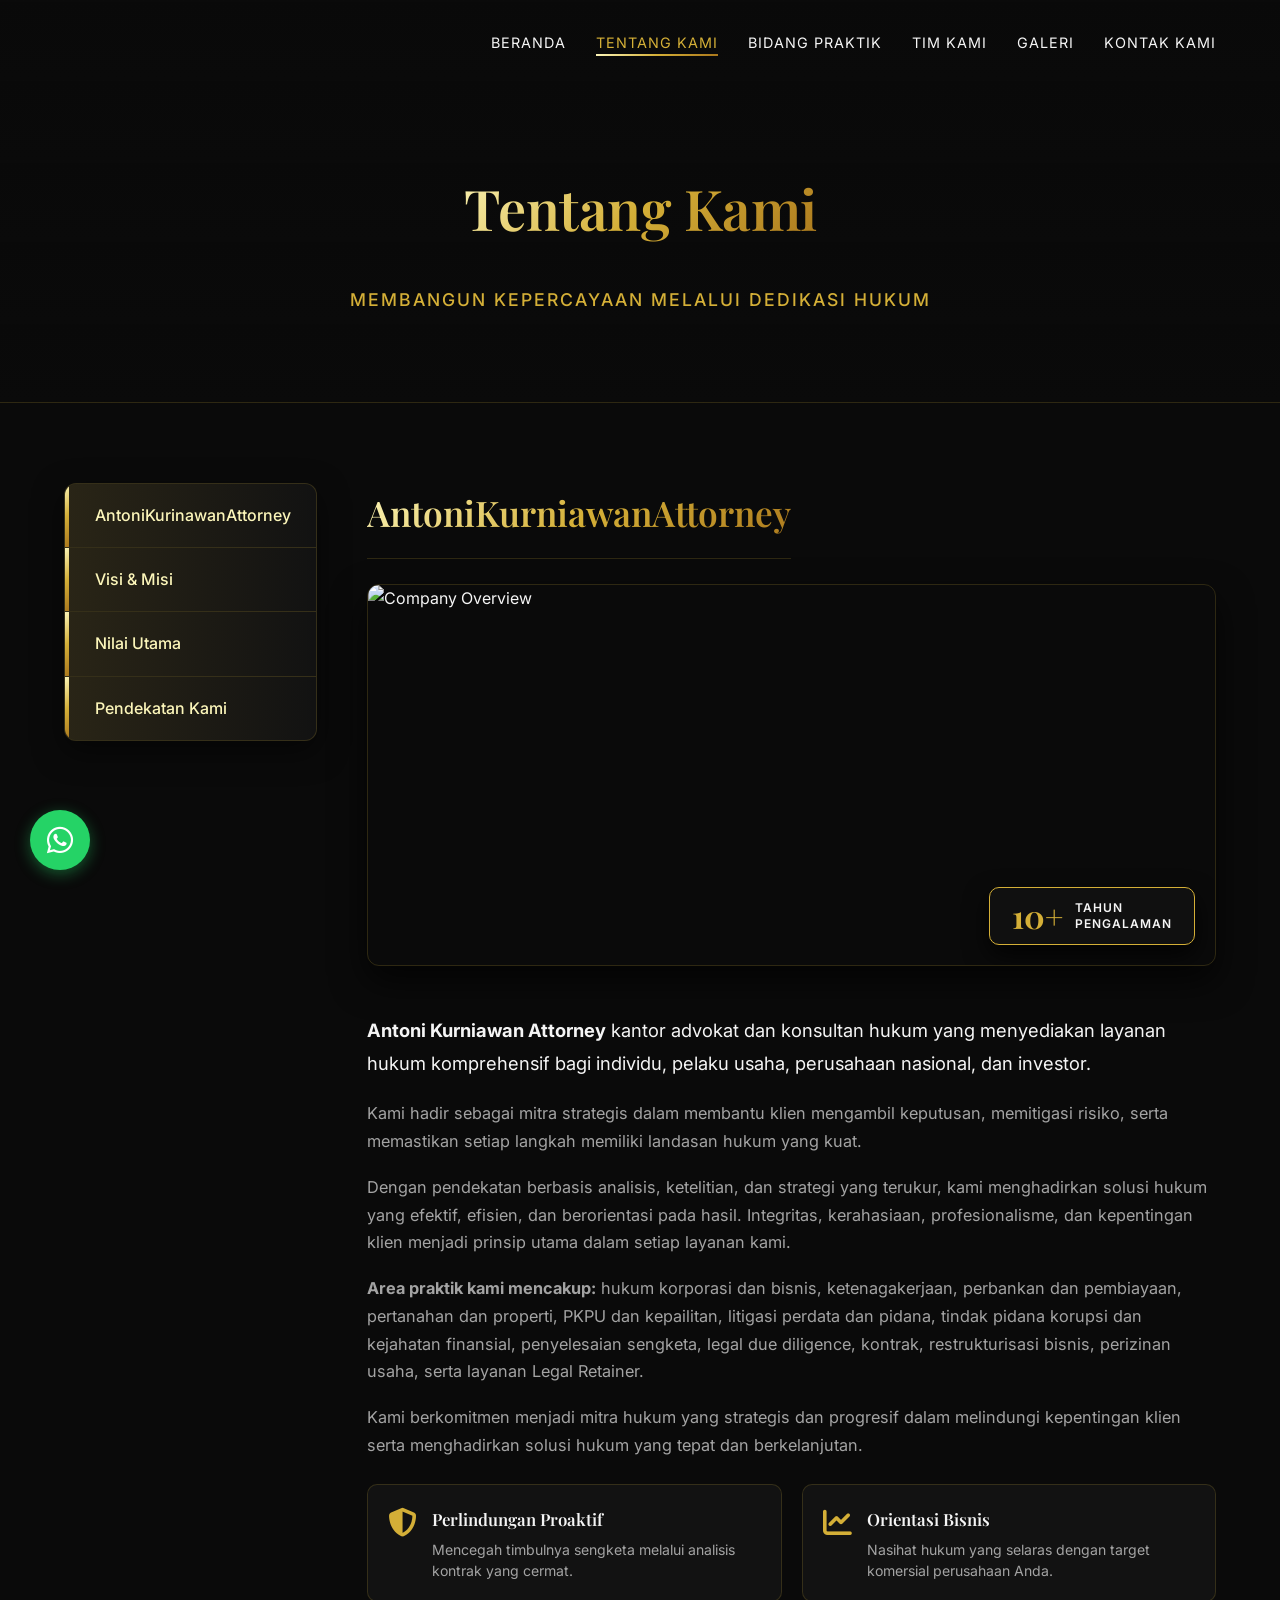
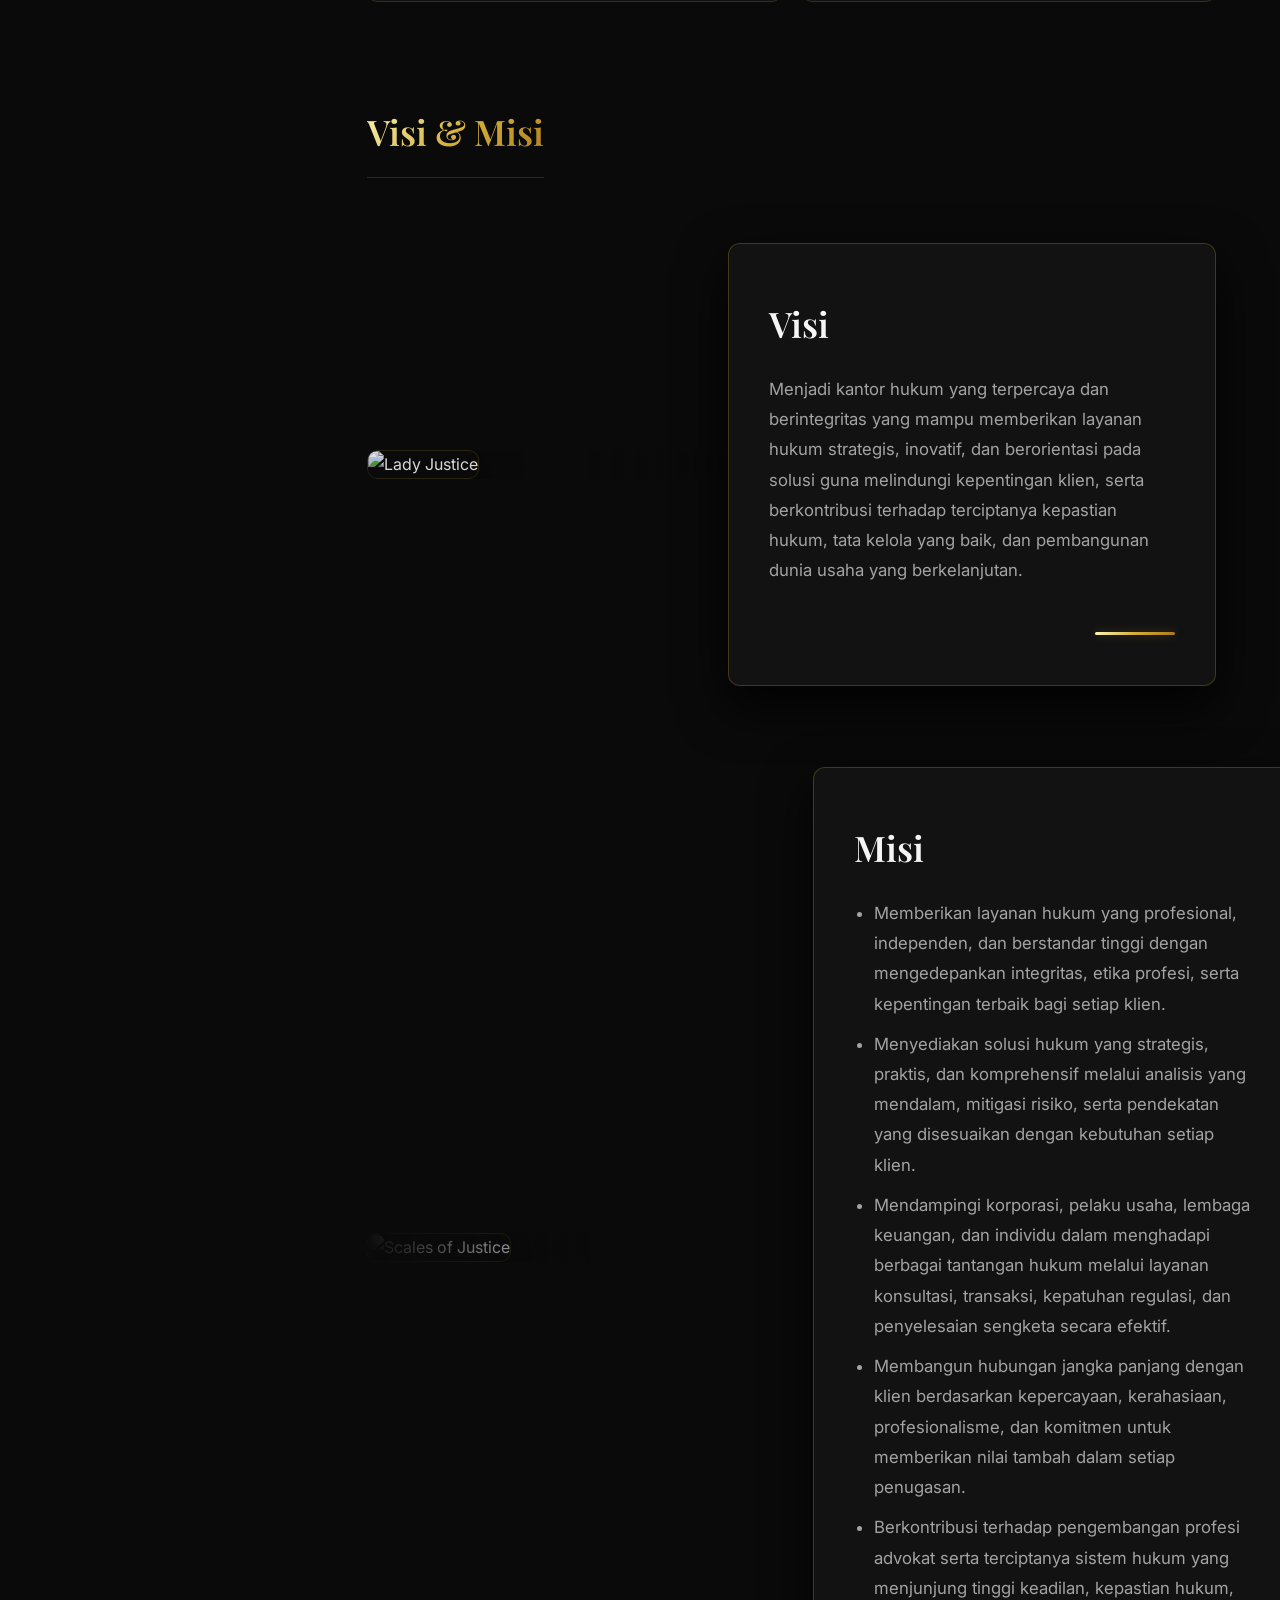
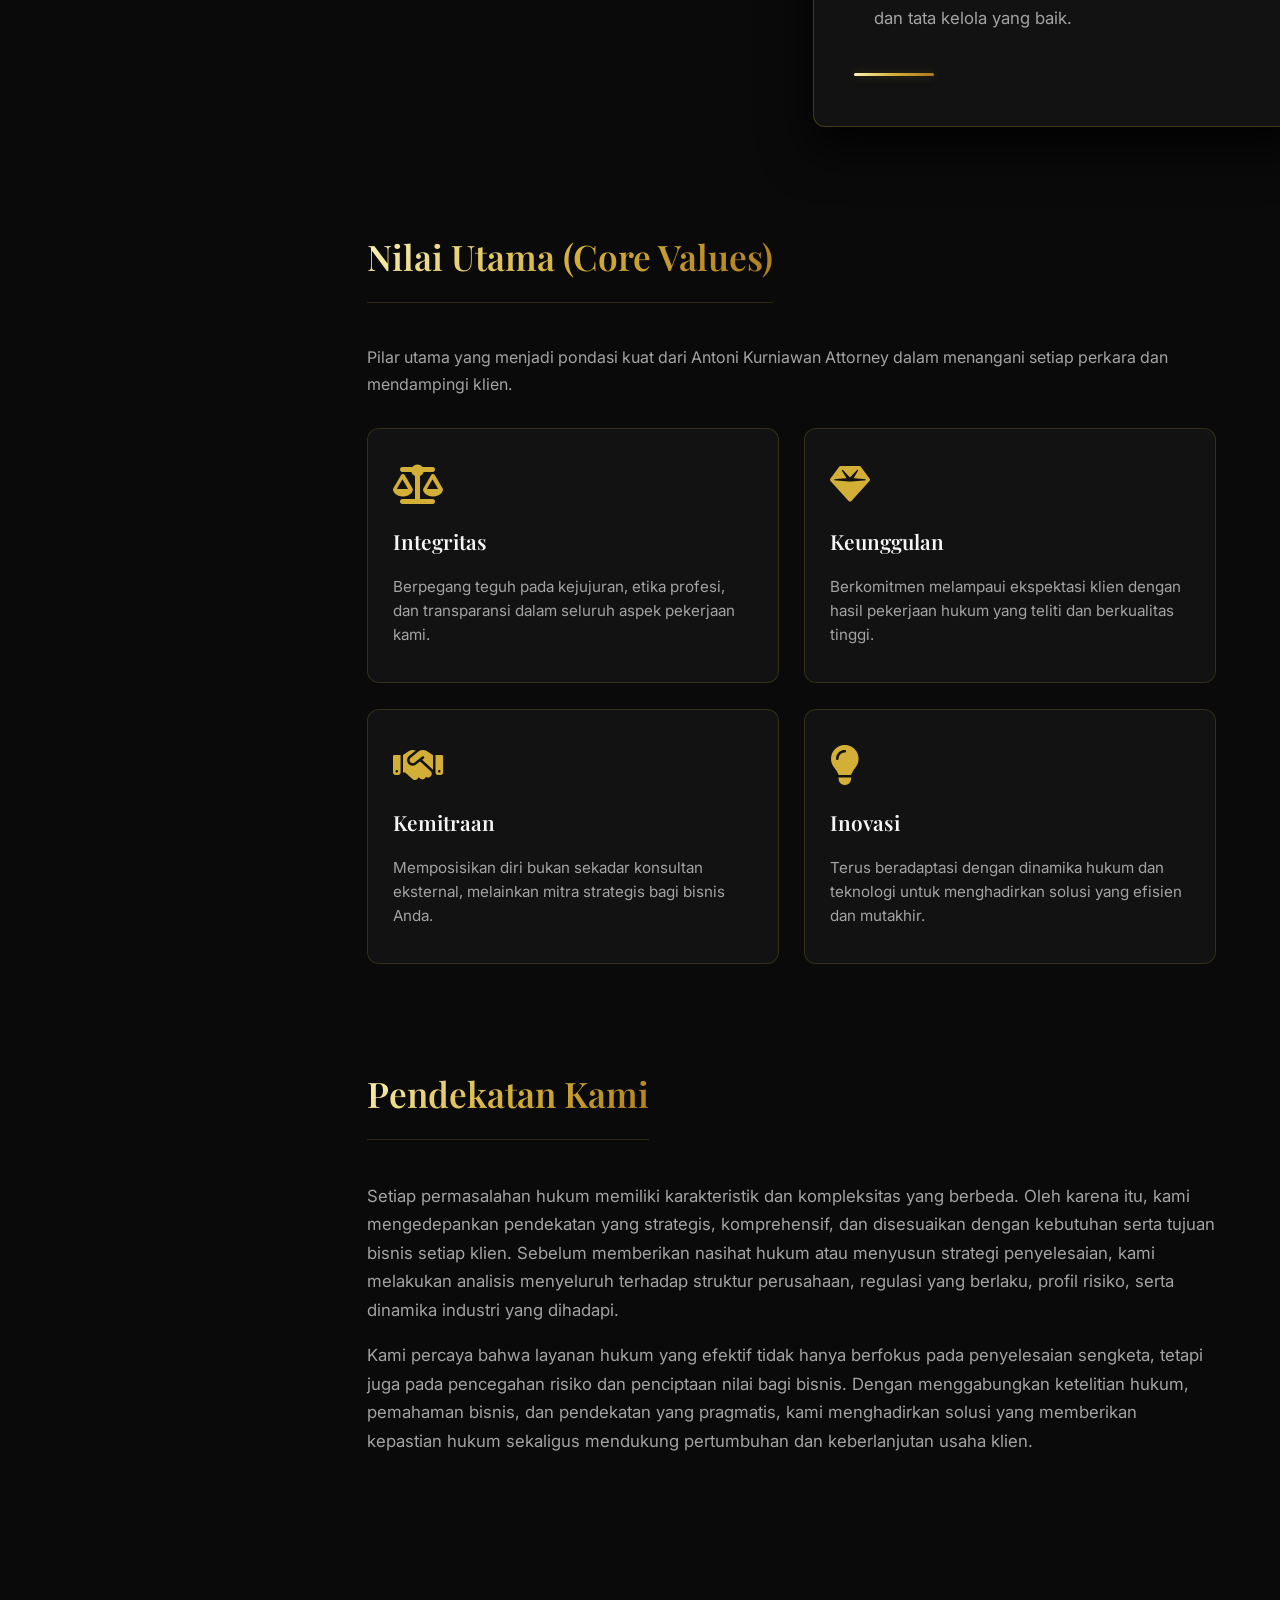
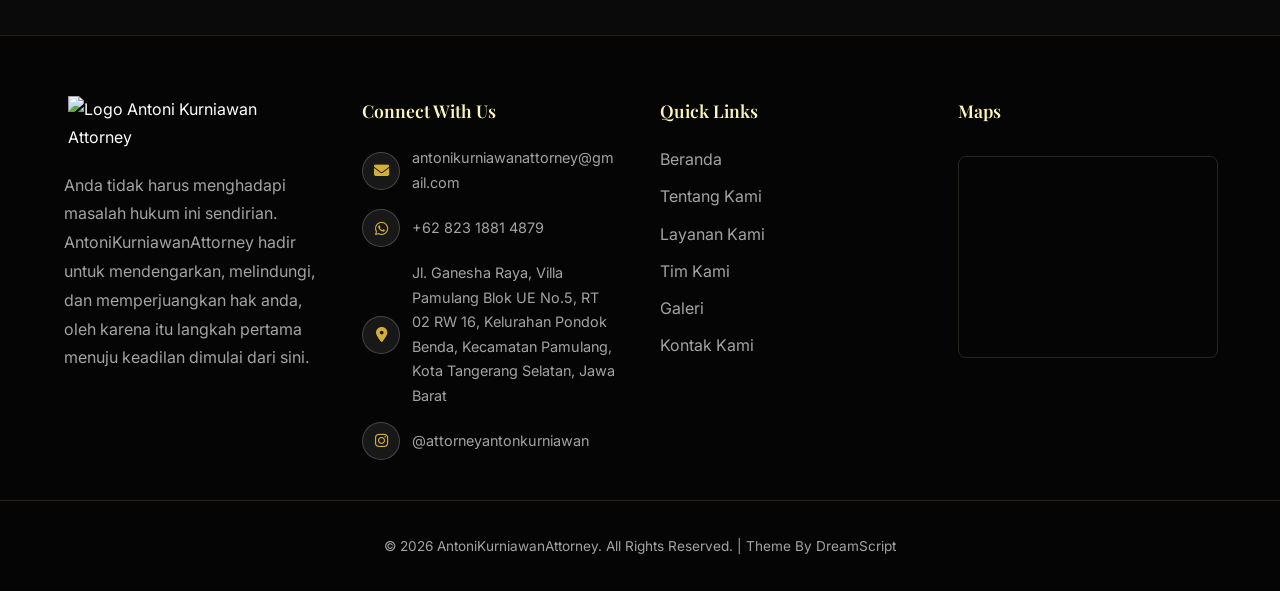
==== about.html @ 5de480d8 "Add files via upload" ====
<!DOCTYPE html>
<html lang="id">

<head>
    <meta charset="UTF-8">
    <meta name="viewport" content="width=device-width, initial-scale=1.0">
    <meta name="description" content="Tentang Kami - Antoni Kurniawan Attorney">
    <title>Tentang Kami | Antoni Kurniawan Attorney</title>
    <link rel="icon" type="image/png" href="assets/image/Logo2.jpeg">
    <!-- Google Fonts & FontAwesome -->
    <link href="https://fonts.googleapis.com/css2?family=Playfair+Display:ital,wght@0,400;0,600;0,700;1,400&family=Inter:wght@300;400;500;600;700&display=swap" rel="stylesheet">
    <link rel="stylesheet" href="https://cdnjs.cloudflare.com/ajax/libs/font-awesome/6.4.0/css/all.min.css">

    <style>
        /* =========================================
           1. TEMA WARNA: PREMIUM DARK & GOLD
           ========================================= */
        
         :root {
            --bg-dark: #0a0a0a;
            --bg-card: #121212;
            --bg-card-hover: #181818;
            --text-light: #f5f5f5;
            --text-muted: #a3a3a3;
            --gold-light: #fcf6ba;
            --gold-main: #d4af37;
            --gold-dark: #aa771c;
            --gold-gradient: linear-gradient(135deg, #fcf6ba 0%, #d4af37 50%, #aa771c 100%);
            --border-color: rgba(212, 175, 55, 0.18);
            --gold-glow: rgba(212, 175, 55, 0.25);
        }
        
        html {
            scroll-behavior: smooth;
        }
        
        body {
            background-color: var(--bg-dark);
            color: var(--text-light);
            font-family: 'Inter', sans-serif;
            margin: 0;
            padding: 0;
            line-height: 1.7;
            overflow-x: hidden;
        }
        
        h1,
        h2,
        h3,
        h4 {
            font-family: 'Playfair Display', serif;
            font-weight: 600;
            margin-top: 0;
        }
        
        .gradient-text {
            background: var(--gold-gradient);
            -webkit-background-clip: text;
            -webkit-text-fill-color: transparent;
            display: inline-block;
        }
        
        .container {
            width: 90%;
            max-width: 1200px;
            margin: 0 auto;
        }
        
        .mt-3 {
            margin-top: 30px;
        }
        /* =========================================
           2. NAVBAR & LOGO STYLES (DITERAPKAN DARI HEADER BARU)
           ========================================= */
        
        .navbar {
            background-color: transparent;
            border-bottom: 1px solid transparent;
            height: 85px;
            position: fixed;
            top: 0;
            left: 0;
            width: 100%;
            z-index: 1000;
            transition: background-color 0.4s ease, border-color 0.4s ease, box-shadow 0.4s ease;
            display: flex;
            align-items: center;
        }
        
        .navbar.scrolled {
            background-color: var(--bg-dark);
            border-bottom: 1px solid var(--border-color);
            height: 85px;
            backdrop-filter: blur(12px);
            box-shadow: 0 10px 30px rgba(0, 0, 0, 0.8);
        }
        
        .nav-container {
            display: flex;
            justify-content: space-between;
            align-items: center;
            width: 90%;
            max-width: 1200px;
            margin: 0 auto;
            height: 100%;
            position: relative;
        }
        
        .logo {
            display: flex;
            align-items: center;
            text-decoration: none;
            /* Membatasi hitbox agar tidak terlalu melebar */
            height: 60px;
            width: 180px;
            position: relative;
        }
        
        .logo-img {
            /* Logo diperbesar secara visual namun tidak memengaruhi ukuran hitbox */
            height: 270px;
            width: auto;
            object-fit: contain;
            transition: transform 0.3s ease;
            position: absolute;
            left: 0;
            top: 50%;
            transform: translateY(-50%);
            will-change: transform;
        }
        
        .logo:hover .logo-img {
            transform: translateY(-50%) scale(1.03);
        }
        
        .nav-list {
            list-style: none;
            display: flex;
            gap: 30px;
            margin: 0;
            padding: 0;
        }
        
        .nav-link {
            color: var(--text-light);
            text-decoration: none;
            font-size: 0.9rem;
            text-transform: uppercase;
            letter-spacing: 1px;
            transition: 0.3s;
            position: relative;
        }
        
        .nav-link::after {
            content: '';
            position: absolute;
            bottom: -5px;
            left: 0;
            width: 0%;
            height: 2px;
            background: var(--gold-gradient);
            transition: width 0.3s ease;
        }
        
        .nav-link:hover::after,
        .nav-link.active::after {
            width: 100%;
        }
        
        .nav-link:hover,
        .nav-link.active {
            color: var(--gold-main);
        }
        
        .hamburger {
            display: none;
            cursor: pointer;
        }
        
        .hamburger .bar {
            display: block;
            width: 25px;
            height: 3px;
            margin: 5px auto;
            transition: all 0.3s ease-in-out;
            background-color: var(--gold-main);
            border-radius: 2px;
        }
        /* Hero Header */
        
        .page-header {
            padding: 160px 0 70px;
            background: linear-gradient(to bottom, rgba(10, 10, 10, 0.5), #0a0a0a), url('assets/image/banner.png') center/cover no-repeat;
            text-align: center;
            border-bottom: 1px solid var(--border-color);
            position: relative;
        }
        
        .page-header h1 {
            font-size: 3.5rem;
            margin-bottom: 12px;
            letter-spacing: -0.5px;
        }
        
        .page-header p {
            color: var(--gold-main);
            font-size: 1.1rem;
            letter-spacing: 2px;
            text-transform: uppercase;
            font-weight: 500;
        }
        /* =========================================
           3. TATA LETAK & SIDEBAR NAV
           ========================================= */
        
        .layout-wrapper {
            display: flex;
            flex-wrap: wrap;
            gap: 50px;
            padding: 80px 0;
            align-items: flex-start;
        }
        
        .sidebar-nav {
            flex: 0 0 250px;
            position: sticky;
            top: 100px;
        }
        
        .sidebar-menu {
            list-style: none;
            padding: 0;
            margin: 0;
            background-color: var(--bg-card);
            border: 1px solid var(--border-color);
            border-radius: 12px;
            overflow: hidden;
            box-shadow: 0 10px 30px rgba(0, 0, 0, 0.5);
        }
        
        .sidebar-menu li {
            border-bottom: 1px solid var(--border-color);
        }
        
        .sidebar-menu li:last-child {
            border-bottom: none;
        }
        
        .sidebar-menu a {
            display: block;
            padding: 18px 25px;
            color: var(--text-muted);
            text-decoration: none;
            font-weight: 500;
            transition: all 0.3s ease;
            position: relative;
        }
        
        .sidebar-menu a::before {
            content: '';
            position: absolute;
            left: 0;
            top: 0;
            bottom: 0;
            width: 4px;
            background: var(--gold-gradient);
            transform: scaleY(0);
            transition: transform 0.3s ease;
        }
        
        .sidebar-menu a:hover,
        .sidebar-menu a.active {
            color: var(--gold-light);
            background: linear-gradient(90deg, rgba(212, 175, 55, 0.12) 0%, transparent 100%);
            padding-left: 30px;
        }
        
        .sidebar-menu a.active::before {
            transform: scaleY(1);
        }
        
        .main-content {
            flex: 1;
            min-width: 0;
        }
        
        .content-section {
            margin-bottom: 100px;
            scroll-margin-top: 100px;
        }
        
        .content-section h2 {
            font-size: 2.2rem;
            margin-bottom: 25px;
            padding-bottom: 15px;
            border-bottom: 1px solid var(--border-color);
        }
        /* =========================================
           4. COMPANY OVERVIEW
           ========================================= */
        
        .overview-wrapper {
            display: grid;
            grid-template-columns: 1fr;
            gap: 30px;
        }
        
        .overview-img-container {
            position: relative;
            border-radius: 12px;
            overflow: hidden;
            border: 1px solid var(--border-color);
            box-shadow: 0 15px 35px rgba(0, 0, 0, 0.7);
        }
        
        .overview-img-container img {
            width: 100%;
            height: 380px;
            object-fit: cover;
            display: block;
            transition: transform 0.7s cubic-bezier(0.16, 1, 0.3, 1);
        }
        
        .overview-img-container:hover img {
            transform: scale(1.05);
        }
        
        .overview-badge {
            position: absolute;
            bottom: 20px;
            right: 20px;
            background: rgba(18, 18, 18, 0.85);
            border: 1px solid var(--gold-main);
            backdrop-filter: blur(10px);
            padding: 12px 22px;
            border-radius: 10px;
            display: flex;
            align-items: center;
            gap: 12px;
            box-shadow: 0 10px 25px rgba(0, 0, 0, 0.8);
            animation: floatBadge 4s ease-in-out infinite alternate;
        }
        
        @keyframes floatBadge {
            0% {
                transform: translateY(0);
            }
            100% {
                transform: translateY(-6px);
            }
        }
        
        .badge-num {
            font-family: 'Playfair Display', serif;
            font-size: 2rem;
            font-weight: 700;
            color: var(--gold-main);
            line-height: 1;
        }
        
        .badge-text {
            font-size: 0.75rem;
            color: var(--text-light);
            text-transform: uppercase;
            letter-spacing: 1px;
            line-height: 1.3;
            font-weight: 600;
        }
        
        .overview-text .lead-p {
            font-size: 1.15rem;
            color: var(--text-light);
            line-height: 1.8;
            margin-bottom: 20px;
        }
        
        .overview-text p {
            color: var(--text-muted);
            font-size: 1.02rem;
            margin-bottom: 18px;
        }
        
        .overview-highlights {
            display: grid;
            grid-template-columns: repeat(auto-fit, minmax(240px, 1fr));
            gap: 20px;
            margin-top: 25px;
        }
        
        .highlight-card {
            background-color: var(--bg-card);
            padding: 20px;
            border-radius: 10px;
            border: 1px solid var(--border-color);
            display: flex;
            align-items: flex-start;
            gap: 15px;
            transition: all 0.3s ease;
        }
        
        .highlight-card:hover {
            border-color: var(--gold-main);
            transform: translateY(-5px);
            box-shadow: 0 10px 20px rgba(0, 0, 0, 0.5);
        }
        
        .highlight-card i {
            font-size: 1.8rem;
            color: var(--gold-main);
            margin-top: 3px;
        }
        
        .highlight-card h4 {
            font-size: 1.05rem;
            margin-bottom: 5px;
            color: var(--text-light);
        }
        
        .highlight-card p {
            font-size: 0.88rem;
            color: var(--text-muted);
            margin: 0;
            line-height: 1.5;
        }
        /* =========================================
           5. VISI MISI ZIG-ZAG OVERLAPPING
           ========================================= */
        
        .vm-container {
            display: flex;
            flex-direction: column;
            gap: 80px;
            margin-top: 40px;
        }
        
        .vm-row {
            display: flex;
            align-items: center;
            position: relative;
        }
        
        .vm-row.reverse {
            flex-direction: row-reverse;
        }
        
        .vm-image {
            width: 55%;
            position: relative;
            overflow: hidden;
            border-radius: 10px;
        }
        
        .vm-image img {
            width: 100%;
            height: 450px;
            object-fit: cover;
            border-radius: 10px;
            box-shadow: 0 15px 40px rgba(0, 0, 0, 0.8);
            border: 1px solid var(--border-color);
            filter: brightness(0.85) contrast(1.1);
            transition: transform 0.7s cubic-bezier(0.16, 1, 0.3, 1);
        }
        
        .vm-row:hover .vm-image img {
            transform: scale(1.04);
        }
        
        .vm-image::after {
            content: '';
            position: absolute;
            top: 0;
            left: 0;
            right: 0;
            bottom: 0;
            background: linear-gradient(90deg, transparent 50%, var(--bg-dark) 100%);
            border-radius: 10px;
            pointer-events: none;
        }
        
        .vm-row.reverse .vm-image::after {
            background: linear-gradient(-90deg, transparent 50%, var(--bg-dark) 100%);
        }
        
        .vm-card {
            width: 50%;
            background-color: var(--bg-card);
            padding: 50px 40px;
            border-radius: 12px;
            border: 1px solid rgba(212, 175, 55, 0.25);
            box-shadow: 0 20px 50px rgba(0, 0, 0, 0.9);
            position: relative;
            z-index: 2;
            transition: border-color 0.4s ease, box-shadow 0.4s ease;
        }
        
        .vm-card:hover {
            border-color: var(--gold-main);
            box-shadow: 0 20px 50px rgba(212, 175, 55, 0.15);
        }
        
        .vm-card.right {
            margin-left: -10%;
        }
        
        .vm-card.left {
            margin-right: -10%;
        }
        
        .vm-card h3 {
            font-size: 2.2rem;
            margin-bottom: 20px;
            color: var(--text-light);
        }
        
        .vm-card p,
        .vm-card ul {
            color: var(--text-muted);
            font-size: 1.05rem;
            line-height: 1.8;
        }
        
        .vm-card ul {
            padding-left: 20px;
            margin: 0;
        }
        
        .vm-card li {
            margin-bottom: 10px;
        }
        
        .gold-line {
            width: 80px;
            height: 3px;
            background: var(--gold-gradient);
            margin-top: 30px;
            border-radius: 2px;
            box-shadow: 0 0 10px var(--gold-glow);
            animation: pulseGlow 3s infinite alternate;
        }
        
        @keyframes pulseGlow {
            0% {
                box-shadow: 0 0 5px rgba(212, 175, 55, 0.2);
            }
            100% {
                box-shadow: 0 0 15px rgba(212, 175, 55, 0.6);
            }
        }
        
        .vm-card.right .gold-line {
            float: right;
        }
        
        .vm-card.left .gold-line {
            float: left;
        }
        
        .vm-card::after {
            content: "";
            display: table;
            clear: both;
        }
        /* =========================================
           6. CORE VALUES GRID (4 CARDS)
           ========================================= */
        
        .grid-4 {
            display: grid;
            grid-template-columns: repeat(auto-fit, minmax(220px, 1fr));
            gap: 25px;
            margin-top: 30px;
        }
        
        @media (min-width: 993px) {
            .grid-4 {
                grid-template-columns: repeat(2, 1fr);
            }
        }
        
        .box-card {
            background-color: var(--bg-card);
            border: 1px solid var(--border-color);
            padding: 35px 25px;
            border-radius: 12px;
            transition: all 0.4s cubic-bezier(0.16, 1, 0.3, 1);
            position: relative;
            overflow: hidden;
        }
        
        .box-card::before {
            content: '';
            position: absolute;
            top: 0;
            left: 0;
            width: 100%;
            height: 3px;
            background: var(--gold-gradient);
            opacity: 0;
            transition: opacity 0.4s ease;
        }
        
        .box-card:hover {
            transform: translateY(-10px);
            border-color: var(--gold-main);
            box-shadow: 0 15px 30px rgba(0, 0, 0, 0.8);
            background-color: var(--bg-card-hover);
        }
        
        .box-card:hover::before {
            opacity: 1;
        }
        
        .box-card i {
            font-size: 2.5rem;
            color: var(--gold-main);
            margin-bottom: 20px;
            display: inline-block;
            transition: transform 0.4s ease;
        }
        
        .box-card:hover i {
            transform: scale(1.1) rotate(5deg);
        }
        
        .box-card h3 {
            font-size: 1.3rem;
            color: var(--text-light);
            margin-bottom: 12px;
        }
        
        .box-card p {
            font-size: 0.95rem;
            color: var(--text-muted);
            margin-bottom: 0;
            line-height: 1.6;
        }
        /* =========================================
           7. FLOATING BUTTONS
           ========================================= */
        
        .floating-wa {
            position: fixed;
            bottom: 30px;
            left: 30px;
            background-color: #25d366;
            color: #fff;
            width: 60px;
            height: 60px;
            border-radius: 50%;
            display: flex;
            align-items: center;
            justify-content: center;
            font-size: 30px;
            box-shadow: 0 4px 15px rgba(37, 211, 102, 0.4);
            z-index: 1000;
            transition: 0.3s;
            text-decoration: none;
        }
        
        .floating-wa:hover {
            background-color: #1ebe57;
            transform: scale(1.1);
            box-shadow: 0 6px 20px rgba(37, 211, 102, 0.6);
            color: #ffffff;
        }
        
        .back-to-top {
            position: fixed;
            bottom: 30px;
            right: 30px;
            background: var(--gold-gradient);
            color: #000;
            width: 50px;
            height: 50px;
            border-radius: 50%;
            display: flex;
            align-items: center;
            justify-content: center;
            font-size: 20px;
            opacity: 0;
            pointer-events: none;
            transition: 0.3s;
            z-index: 1000;
            text-decoration: none;
            box-shadow: 0 4px 15px rgba(0, 0, 0, 0.8);
        }
        
        .back-to-top.show {
            opacity: 1;
            pointer-events: auto;
        }
        
        .back-to-top:hover {
            transform: translateY(-5px);
            box-shadow: 0 6px 20px rgba(191, 149, 63, 0.5);
        }
        /* =========================================
           8. FOOTER STYLES
           ========================================= */
        
        .footer {
            background-color: #050505;
            padding: 60px 0 20px;
            border-top: 1px solid var(--border-color);
            color: #ffffff;
        }
        
        .footer-container {
            display: grid;
            grid-template-columns: repeat(auto-fit, minmax(250px, 1fr));
            gap: 40px;
            margin-bottom: 40px;
            width: 90%;
            max-width: 1200px;
            margin: 0 auto 40px;
        }
        
        .footer-col {
            flex: 1;
            min-width: 220px;
        }
        
        .footer-logo {
            width: 250px;
            max-width: 100%;
            height: auto;
            display: block;
            margin: 0 auto 20px;
        }
        
        .footer-col p {
            color: var(--text-muted);
            line-height: 1.8;
            margin-bottom: 0;
        }
        
        .footer-col h4 {
            color: var(--gold-light);
            margin-bottom: 20px;
            font-size: 1.1rem;
            font-family: 'Playfair Display', serif;
        }
        
        .footer-links {
            list-style: none;
            padding: 0;
            margin: 0;
        }
        
        .footer-links li {
            margin-bottom: 10px;
        }
        
        .footer-links a {
            color: var(--text-muted);
            text-decoration: none;
            transition: all 0.3s ease;
            display: inline-block;
        }
        
        .footer-links a:hover {
            color: var(--gold-main);
            transform: translateX(5px);
        }
        
        .footer-contact-list {
            display: flex;
            flex-direction: column;
            gap: 14px;
        }
        
        .footer-contact-item {
            display: flex;
            align-items: center;
            gap: 12px;
            color: var(--text-muted);
            text-decoration: none;
            font-size: 0.9rem;
            transition: all 0.3s ease;
            word-break: break-word;
        }
        
        .footer-contact-item i {
            width: 36px;
            height: 36px;
            min-width: 36px;
            background: rgba(255, 255, 255, 0.08);
            border: 1px solid rgba(255, 255, 255, 0.2);
            border-radius: 50%;
            display: flex;
            align-items: center;
            justify-content: center;
            color: var(--gold-main);
            font-size: 0.95rem;
            transition: all 0.3s ease;
        }
        
        .footer-contact-item:hover {
            color: var(--gold-main);
            transform: translateX(5px);
        }
        
        .footer-contact-item:hover i {
            background: rgba(212, 175, 55, 0.15);
            border-color: var(--gold-main);
        }
        
        .footer-bottom {
            text-align: center;
            padding-top: 20px;
            border-top: 1px solid var(--border-color);
            color: var(--text-muted);
            font-size: 0.85rem;
        }
        /* =========================================
           9. ANIMASI FADE & REVEAL
           ========================================= */
        
        .fade-up {
            opacity: 0;
            transform: translateY(40px) scale(0.98);
            transition: opacity 0.8s cubic-bezier(0.16, 1, 0.3, 1), transform 0.8s cubic-bezier(0.16, 1, 0.3, 1);
            will-change: opacity, transform;
        }
        
        .fade-up.visible {
            opacity: 1;
            transform: translateY(0) scale(1);
        }
        
        .delay-1 {
            transition-delay: 0.12s;
        }
        
        .delay-2 {
            transition-delay: 0.24s;
        }
        
        .delay-3 {
            transition-delay: 0.36s;
        }
        /* =========================================
           10. OPTIMASI RESPONSIVITAS (DITERAPKAN DARI HEADER BARU)
           ========================================= */
        
        @media (min-width: 769px) and (max-width: 1024px) {
            .logo-img {
                height: 180px;
            }
        }
        
        @media (max-width: 992px) {
            .page-header h1 {
                font-size: 2.8rem;
            }
            .layout-wrapper {
                flex-direction: column;
                padding: 40px 0;
                gap: 30px;
            }
            .sidebar-nav {
                width: 100%;
                position: relative;
                top: 0;
            }
            .sidebar-menu {
                display: flex;
                overflow-x: auto;
                white-space: nowrap;
                scrollbar-width: none;
            }
            .sidebar-menu::-webkit-scrollbar {
                display: none;
            }
            .sidebar-menu li {
                border-bottom: none;
                border-right: 1px solid var(--border-color);
                flex: 0 0 auto;
            }
            .sidebar-menu a {
                padding: 14px 22px;
                font-size: 0.88rem;
            }
            .sidebar-menu a:hover,
            .sidebar-menu a.active {
                padding-left: 22px;
            }
            .vm-image img {
                height: 380px;
            }
            .footer-container {
                grid-template-columns: repeat(2, 1fr);
                gap: 30px;
            }
        }
        
        @media (max-width: 768px) {
            .navbar,
            .navbar.scrolled {
                height: 70px;
            }
            .logo-img {
                height: 160px;
            }
            .hamburger {
                display: block;
            }
            .hamburger.active .bar:nth-child(2) {
                opacity: 0;
            }
            .hamburger.active .bar:nth-child(1) {
                transform: translateY(8px) rotate(45deg);
            }
            .hamburger.active .bar:nth-child(3) {
                transform: translateY(-8px) rotate(-45deg);
            }
            .nav-menu {
                position: fixed;
                left: -100%;
                top: 70px;
                flex-direction: column;
                background-color: rgba(10, 10, 10, 0.98);
                width: 100%;
                text-align: center;
                transition: 0.4s cubic-bezier(0.16, 1, 0.3, 1);
                border-bottom: 1px solid var(--border-color);
                padding: 30px 0;
                box-shadow: 0 15px 30px rgba(0, 0, 0, 0.9);
                backdrop-filter: blur(15px);
            }
            .nav-menu.active {
                left: 0;
            }
            .nav-list {
                flex-direction: column;
                gap: 22px;
            }
            .page-header {
                padding: 120px 0 40px;
            }
            .page-header h1 {
                font-size: 2.2rem;
            }
            .page-header p {
                font-size: 0.9rem;
            }
            .overview-img-container img {
                height: 260px;
            }
            .overview-badge {
                padding: 8px 15px;
                bottom: 15px;
                right: 15px;
                gap: 8px;
            }
            .badge-num {
                font-size: 1.5rem;
            }
            .badge-text {
                font-size: 0.65rem;
            }
            .overview-text .lead-p {
                font-size: 1.05rem;
            }
            .overview-highlights {
                grid-template-columns: 1fr;
                gap: 15px;
            }
            .vm-container {
                gap: 50px;
            }
            .vm-row,
            .vm-row.reverse {
                flex-direction: column;
            }
            .vm-image,
            .vm-card {
                width: 100%;
            }
            .vm-row.reverse {
                flex-direction: column-reverse;
            }
            .vm-card.right,
            .vm-card.left {
                margin-left: 0;
                margin-right: 0;
                margin-top: -45px;
                padding: 30px 22px;
            }
            .vm-card h3 {
                font-size: 1.8rem;
            }
            .vm-image img {
                height: 260px;
            }
            .vm-image::after,
            .vm-row.reverse .vm-image::after {
                background: linear-gradient(0deg, var(--bg-dark) 0%, transparent 60%);
            }
            .content-section {
                margin-bottom: 60px;
            }
            .content-section h2 {
                font-size: 1.7rem;
            }
            .footer-container {
                grid-template-columns: 1fr;
            }
            .footer-col {
                min-width: 100%;
            }
        }
    </style>
</head>

<body>

    <!-- Header / Navbar -->
    <header class="navbar" id="navbar">
        <div class="nav-container">
            <a href="index.html" class="logo">
                <img src="assets/image/Logo.png" alt="AntoniKurniawanAttorney Logo" class="logo-img">
            </a>

            <nav class="nav-menu" id="nav-menu">
                <ul class="nav-list">
                    <li><a href="index.html" class="nav-link">Beranda</a></li>
                    <li><a href="about.html" class="nav-link active">Tentang Kami</a></li>
                    <li><a href="services.html" class="nav-link">Bidang Praktik</a></li>
                    <li><a href="team.html" class="nav-link">Tim Kami</a></li>
                    <li><a href="gallery.html" class="nav-link">Galeri</a></li>
                    <li><a href="contact.html" class="nav-link">Kontak Kami</a></li>
                </ul>
            </nav>

            <div class="hamburger" id="hamburger">
                <span class="bar"></span>
                <span class="bar"></span>
                <span class="bar"></span>
            </div>
        </div>
    </header>

    <!-- Page Header Hero -->
    <section class="page-header fade-up">
        <div class="container">
            <h1 class="gradient-text">Tentang Kami</h1>
            <p>Membangun Kepercayaan Melalui Dedikasi Hukum</p>
        </div>
    </section>

    <!-- Layout Utama dengan Sidebar -->
    <div class="container layout-wrapper">

        <!-- Sticky Sidebar Navigation -->
        <aside class="sidebar-nav fade-up">
            <ul class="sidebar-menu">
                <li><a href="#company-overview" class="scroll-link active">AntoniKurinawanAttorney</a></li>
                <li><a href="#visi-misi" class="scroll-link">Visi & Misi</a></li>
                <li><a href="#core-values" class="scroll-link">Nilai Utama</a></li>
                <li><a href="#area-praktik" class="scroll-link">Pendekatan Kami</a></li>
            </ul>
        </aside>

        <!-- Area Konten Utama -->
        <main class="main-content">

            <section id="company-overview" class="content-section fade-up">
                <h2 class="gradient-text">AntoniKurniawanAttorney</h2>

                <div class="overview-wrapper">
                    <div class="overview-img-container">
                        <img src="assets/image/banner1.png" alt="Company Overview">
                        <div class="overview-badge">
                            <span class="badge-num">10+</span>
                            <span class="badge-text">Tahun<br>Pengalaman</span>
                        </div>
                    </div>

                    <div class="overview-text">
                        <p class="lead-p">
                            <strong>Antoni Kurniawan Attorney</strong> kantor advokat dan konsultan hukum yang menyediakan layanan hukum komprehensif bagi individu, pelaku usaha, perusahaan nasional, dan investor.
                        </p>
                        <p>
                            Kami hadir sebagai mitra strategis dalam membantu klien mengambil keputusan, memitigasi risiko, serta memastikan setiap langkah memiliki landasan hukum yang kuat.
                        </p>
                        <p>
                            Dengan pendekatan berbasis analisis, ketelitian, dan strategi yang terukur, kami menghadirkan solusi hukum yang efektif, efisien, dan berorientasi pada hasil. Integritas, kerahasiaan, profesionalisme, dan kepentingan klien menjadi prinsip utama dalam
                            setiap layanan kami.
                        </p>
                        <p>
                            <strong>Area praktik kami mencakup:</strong> hukum korporasi dan bisnis, ketenagakerjaan, perbankan dan pembiayaan, pertanahan dan properti, PKPU dan kepailitan, litigasi perdata dan pidana, tindak pidana korupsi dan kejahatan
                            finansial, penyelesaian sengketa, legal due diligence, kontrak, restrukturisasi bisnis, perizinan usaha, serta layanan Legal Retainer.
                        </p>
                        <p>
                            Kami berkomitmen menjadi mitra hukum yang strategis dan progresif dalam melindungi kepentingan klien serta menghadirkan solusi hukum yang tepat dan berkelanjutan.
                        </p>

                        <div class="overview-highlights">
                            <div class="highlight-card">
                                <i class="fas fa-shield-halved"></i>
                                <div>
                                    <h4>Perlindungan Proaktif</h4>
                                    <p>Mencegah timbulnya sengketa melalui analisis kontrak yang cermat.</p>
                                </div>
                            </div>
                            <div class="highlight-card">
                                <i class="fas fa-chart-line"></i>
                                <div>
                                    <h4>Orientasi Bisnis</h4>
                                    <p>Nasihat hukum yang selaras dengan target komersial perusahaan Anda.</p>
                                </div>
                            </div>
                        </div>
                    </div>
                </div>
            </section>


            <section id="visi-misi" class="content-section">
                <h2 class="gradient-text fade-up">Visi & Misi</h2>

                <div class="vm-container">

                    <div class="vm-row fade-up">
                        <div class="vm-image">
                            <img src="assets/image/visi.png" alt="Lady Justice">
                        </div>
                        <div class="vm-card right">
                            <h3>Visi</h3>
                            <p>Menjadi kantor hukum yang terpercaya dan berintegritas yang mampu memberikan layanan hukum strategis, inovatif, dan berorientasi pada solusi guna melindungi kepentingan klien, serta berkontribusi terhadap terciptanya kepastian
                                hukum, tata kelola yang baik, dan pembangunan dunia usaha yang berkelanjutan.</p>
                            <div class="gold-line"></div>
                        </div>
                    </div>

                    <div class="vm-row reverse fade-up delay-1">
                        <div class="vm-card left">
                            <h3>Misi</h3>
                            <ul>
                                <li>Memberikan layanan hukum yang profesional, independen, dan berstandar tinggi dengan mengedepankan integritas, etika profesi, serta kepentingan terbaik bagi setiap klien.</li>
                                <li>Menyediakan solusi hukum yang strategis, praktis, dan komprehensif melalui analisis yang mendalam, mitigasi risiko, serta pendekatan yang disesuaikan dengan kebutuhan setiap klien.</li>
                                <li>Mendampingi korporasi, pelaku usaha, lembaga keuangan, dan individu dalam menghadapi berbagai tantangan hukum melalui layanan konsultasi, transaksi, kepatuhan regulasi, dan penyelesaian sengketa secara efektif.</li>
                                <li>Membangun hubungan jangka panjang dengan klien berdasarkan kepercayaan, kerahasiaan, profesionalisme, dan komitmen untuk memberikan nilai tambah dalam setiap penugasan.</li>
                                <li>Berkontribusi terhadap pengembangan profesi advokat serta terciptanya sistem hukum yang menjunjung tinggi keadilan, kepastian hukum, dan tata kelola yang baik.</li>
                            </ul>
                            <div class="gold-line"></div>
                        </div>
                        <div class="vm-image">
                            <img src="assets/image/misi.png" alt="Scales of Justice">
                        </div>
                    </div>

                </div>
            </section>


            <section id="core-values" class="content-section fade-up">
                <h2 class="gradient-text">Nilai Utama (Core Values)</h2>
                <p style="color: var(--text-muted); margin-bottom: 25px;">Pilar utama yang menjadi pondasi kuat dari Antoni Kurniawan Attorney dalam menangani setiap perkara dan mendampingi klien.</p>

                <div class="grid-4">
                    <div class="box-card fade-up">
                        <i class="fas fa-balance-scale"></i>
                        <h3>Integritas</h3>
                        <p>Berpegang teguh pada kejujuran, etika profesi, dan transparansi dalam seluruh aspek pekerjaan kami.</p>
                    </div>
                    <div class="box-card fade-up delay-1">
                        <i class="fas fa-gem"></i>
                        <h3>Keunggulan</h3>
                        <p>Berkomitmen melampaui ekspektasi klien dengan hasil pekerjaan hukum yang teliti dan berkualitas tinggi.</p>
                    </div>
                    <div class="box-card fade-up delay-2">
                        <i class="fas fa-handshake"></i>
                        <h3>Kemitraan</h3>
                        <p>Memposisikan diri bukan sekadar konsultan eksternal, melainkan mitra strategis bagi bisnis Anda.</p>
                    </div>
                    <div class="box-card fade-up delay-3">
                        <i class="fas fa-lightbulb"></i>
                        <h3>Inovasi</h3>
                        <p>Terus beradaptasi dengan dinamika hukum dan teknologi untuk menghadirkan solusi yang efisien dan mutakhir.</p>
                    </div>
                </div>
            </section>

            <section id="area-praktik" class="content-section fade-up">
                <h2 class="gradient-text">Pendekatan Kami</h2>
                <p style="color: var(--text-muted); font-size: 1.05rem;">Setiap permasalahan hukum memiliki karakteristik dan kompleksitas yang berbeda. Oleh karena itu, kami mengedepankan pendekatan yang strategis, komprehensif, dan disesuaikan dengan kebutuhan serta tujuan bisnis setiap klien. Sebelum memberikan
                    nasihat hukum atau menyusun strategi penyelesaian, kami melakukan analisis menyeluruh terhadap struktur perusahaan, regulasi yang berlaku, profil risiko, serta dinamika industri yang dihadapi.</p>
                <p style="color: var(--text-muted); font-size: 1.05rem;">Kami percaya bahwa layanan hukum yang efektif tidak hanya berfokus pada penyelesaian sengketa, tetapi juga pada pencegahan risiko dan penciptaan nilai bagi bisnis. Dengan menggabungkan ketelitian hukum, pemahaman bisnis, dan pendekatan
                    yang pragmatis, kami menghadirkan solusi yang memberikan kepastian hukum sekaligus mendukung pertumbuhan dan keberlanjutan usaha klien.</p>
            </section>

        </main>
    </div>

    <!-- Floating WhatsApp Button -->
    <a href="https://wa.me/6282318814879" class="floating-wa" target="_blank" aria-label="Chat via WhatsApp">
        <i class="fab fa-whatsapp"></i>
    </a>

    <!-- Back to Top Button -->
    <a href="#" class="back-to-top" id="backToTop" aria-label="Back to Top">
        <i class="fas fa-arrow-up"></i>
    </a>

    <!-- Footer -->
    <footer class="footer">
        <div class="footer-container">
            <div class="footer-col">
                <img src="assets/image/Logo1.png" alt="Logo Antoni Kurniawan Attorney" class="footer-logo">
                <p>Anda tidak harus menghadapi masalah hukum ini sendirian. AntoniKurniawanAttorney hadir untuk mendengarkan, melindungi, dan memperjuangkan hak anda, oleh karena itu langkah pertama menuju keadilan dimulai dari sini.</p>
            </div>

            <div class="footer-col">
                <h4>Connect With Us</h4>
                <div class="footer-contact-list">
                    <a href="mailto:antonikurniawanattorney@gmail.com" class="footer-contact-item">
                        <i class="fas fa-envelope"></i>
                        <span>antonikurniawanattorney@gmail.com</span>
                    </a>

                    <a href="https://wa.me/6282318814879" target="_blank" rel="noopener noreferrer" class="footer-contact-item">
                        <i class="fab fa-whatsapp"></i>
                        <span>+62 823 1881 4879</span>
                    </a>

                    <a href="https://www.google.com/maps/search/?api=1&query=Jl.+Ganesha+Raya,+Villa+Pamulang+Blok+UE+No.5,+RT+02+RW+16,+Kelurahan+Pondok+Benda,+Kecamatan+Pamulang,+Kota+Tangerang+Selatan" target="_blank" rel="noopener noreferrer" class="footer-contact-item">
                        <i class="fas fa-map-marker-alt"></i>
                        <span>Jl. Ganesha Raya, Villa Pamulang Blok UE No.5, RT 02 RW 16, Kelurahan Pondok Benda, Kecamatan Pamulang, Kota Tangerang Selatan, Jawa Barat</span>
                    </a>

                    <a href="https://www.instagram.com/attorneyantonkurniawan/" target="_blank" rel="noopener noreferrer" class="footer-contact-item">
                        <i class="fab fa-instagram"></i>
                        <span>@attorneyantonkurniawan</span>
                    </a>
                </div>
            </div>

            <div class="footer-col">
                <h4>Quick Links</h4>
                <ul class="footer-links">
                    <li><a href="index.html">Beranda</a></li>
                    <li><a href="about.html">Tentang Kami</a></li>
                    <li><a href="services.html">Layanan Kami</a></li>
                    <li><a href="team.html">Tim Kami</a></li>
                    <li><a href="gallery.html">Galeri</a></li>
                    <li><a href="contact.html">Kontak Kami</a></li>
                </ul>
            </div>

            <div class="footer-col">
                <h4>Maps</h4>
                <div class="mt-3">
                    <iframe src="https://www.google.com/maps/embed?pb=!1m16!1m12!1m3!1d3965.322353318095!2d106.71697632475176!3d-6.352297293637604!2m3!1f0!2f0!3f0!3m2!1i1024!2i768!4f13.1!2m1!1sJl.%20Ganesha%20Raya%2C%20Villa%20Pamulang%20Blok%20UE%20No.5%2C%20RT%2002%20%20RW%2016%2C%20Kelurahan%20Pondok%20Benda%2C%20Kecamatan%20Pamulang%2C%20Kota%20Tangerang%20Selatan%2C%20Jawa%20Barat!5e0!3m2!1sid!2sid!4v1785754206261!5m2!1sid!2sid"
                        width="100%" height="200" style="border:1px solid var(--border-color); border-radius: 8px; filter: grayscale(80%) contrast(120%);" allowfullscreen="" loading="lazy" referrerpolicy="strict-origin-when-cross-origin" title="Google Maps Kantor"></iframe>
                </div>
            </div>
        </div>

        <div class="footer-bottom">
            <p>&copy; 2026 AntoniKurniawanAttorney. All Rights Reserved. | Theme By DreamScript</p>
        </div>
    </footer>

    <!-- JavaScript Interaktif -->
    <script>
        document.addEventListener("DOMContentLoaded", () => {

            const navbar = document.getElementById('navbar');
            window.addEventListener('scroll', () => {
                if (window.scrollY > 50) {
                    navbar.classList.add('scrolled');
                } else {
                    navbar.classList.remove('scrolled');
                }
            });

            const hamburger = document.getElementById('hamburger');
            const navMenu = document.getElementById('nav-menu');

            hamburger.addEventListener('click', () => {
                hamburger.classList.toggle('active');
                navMenu.classList.toggle('active');
            });

            document.querySelectorAll('.nav-link').forEach(n => n.addEventListener('click', () => {
                hamburger.classList.remove('active');
                navMenu.classList.remove('active');
            }));

            const links = document.querySelectorAll('.scroll-link');
            links.forEach(link => {
                link.addEventListener('click', function() {
                    links.forEach(l => l.classList.remove('active'));
                    this.classList.add('active');
                });
            });

            const sections = document.querySelectorAll('.content-section');
            window.addEventListener('scroll', () => {
                let current = '';
                sections.forEach(section => {
                    const sectionTop = section.offsetTop;
                    if (pageYOffset >= (sectionTop - 160)) {
                        current = section.getAttribute('id');
                    }
                });

                links.forEach(link => {
                    link.classList.remove('active');
                    if (link.getAttribute('href').includes(current)) {
                        link.classList.add('active');
                    }
                });
            });

            const backToTop = document.getElementById('backToTop');
            window.addEventListener('scroll', () => {
                if (window.scrollY > 300) {
                    backToTop.classList.add('show');
                } else {
                    backToTop.classList.remove('show');
                }
            });

            backToTop.addEventListener('click', (e) => {
                e.preventDefault();
                window.scrollTo({
                    top: 0,
                    behavior: 'smooth'
                });
            });

            const observerOptions = {
                root: null,
                rootMargin: '0px 0px -50px 0px',
                threshold: 0.12
            };

            const observer = new IntersectionObserver((entries, observer) => {
                entries.forEach(entry => {
                    if (entry.isIntersecting) {
                        entry.target.classList.add('visible');
                        observer.unobserve(entry.target);
                    }
                });
            }, observerOptions);

            const fadeElements = document.querySelectorAll('.fade-up');
            fadeElements.forEach(el => observer.observe(el));
        });
    </script>
</body>

</html>
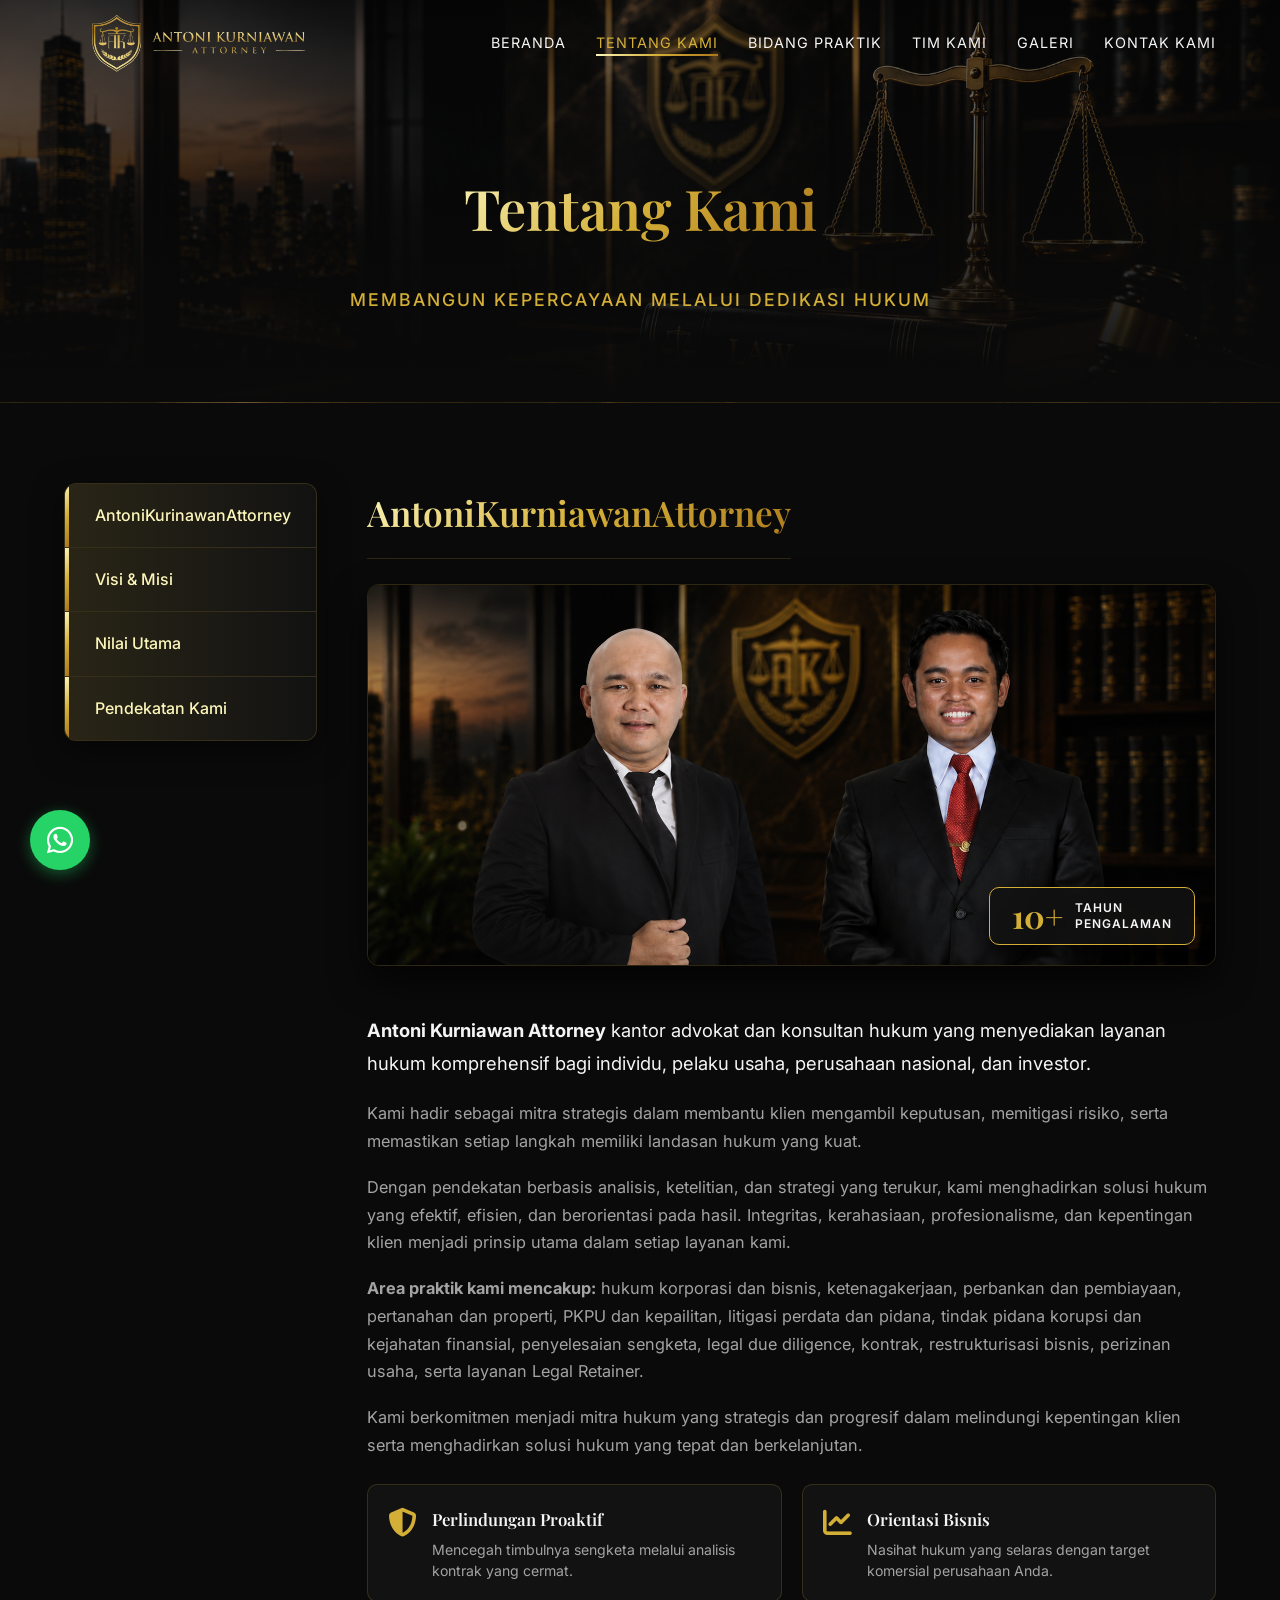
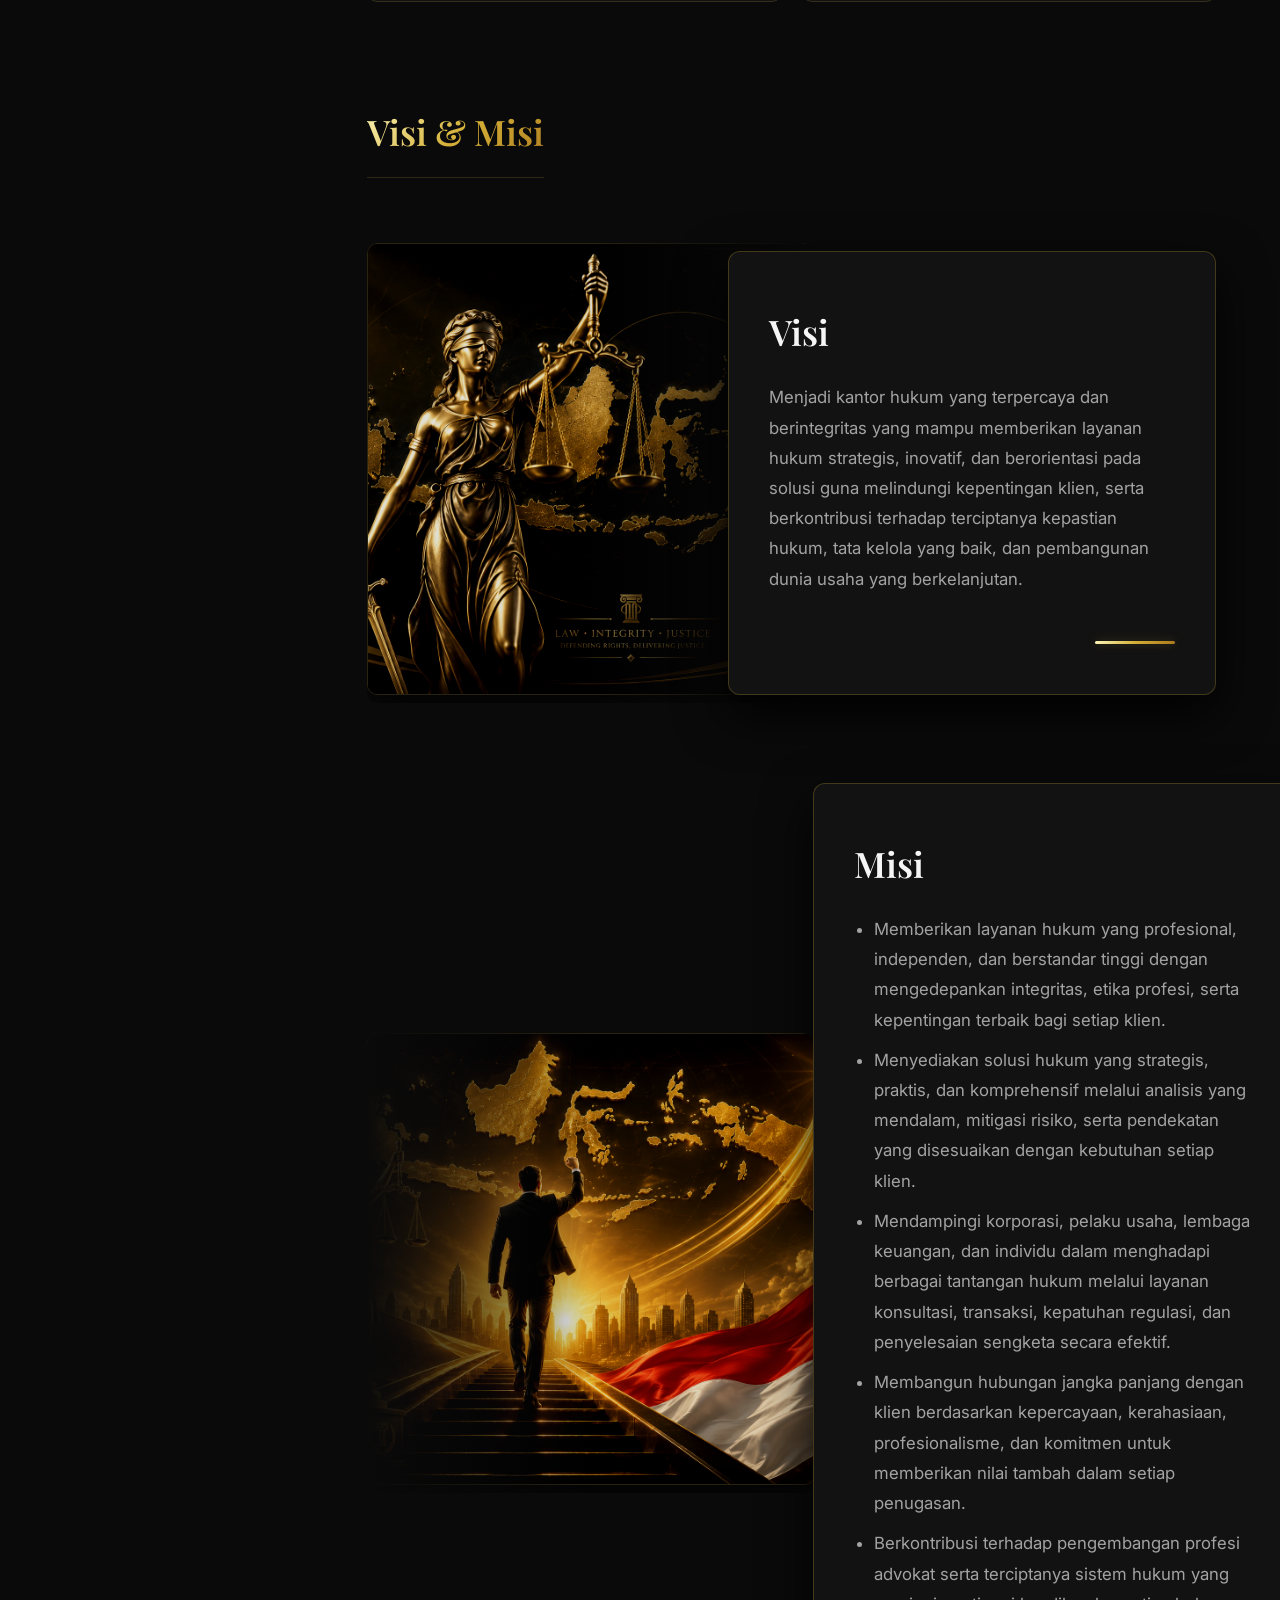
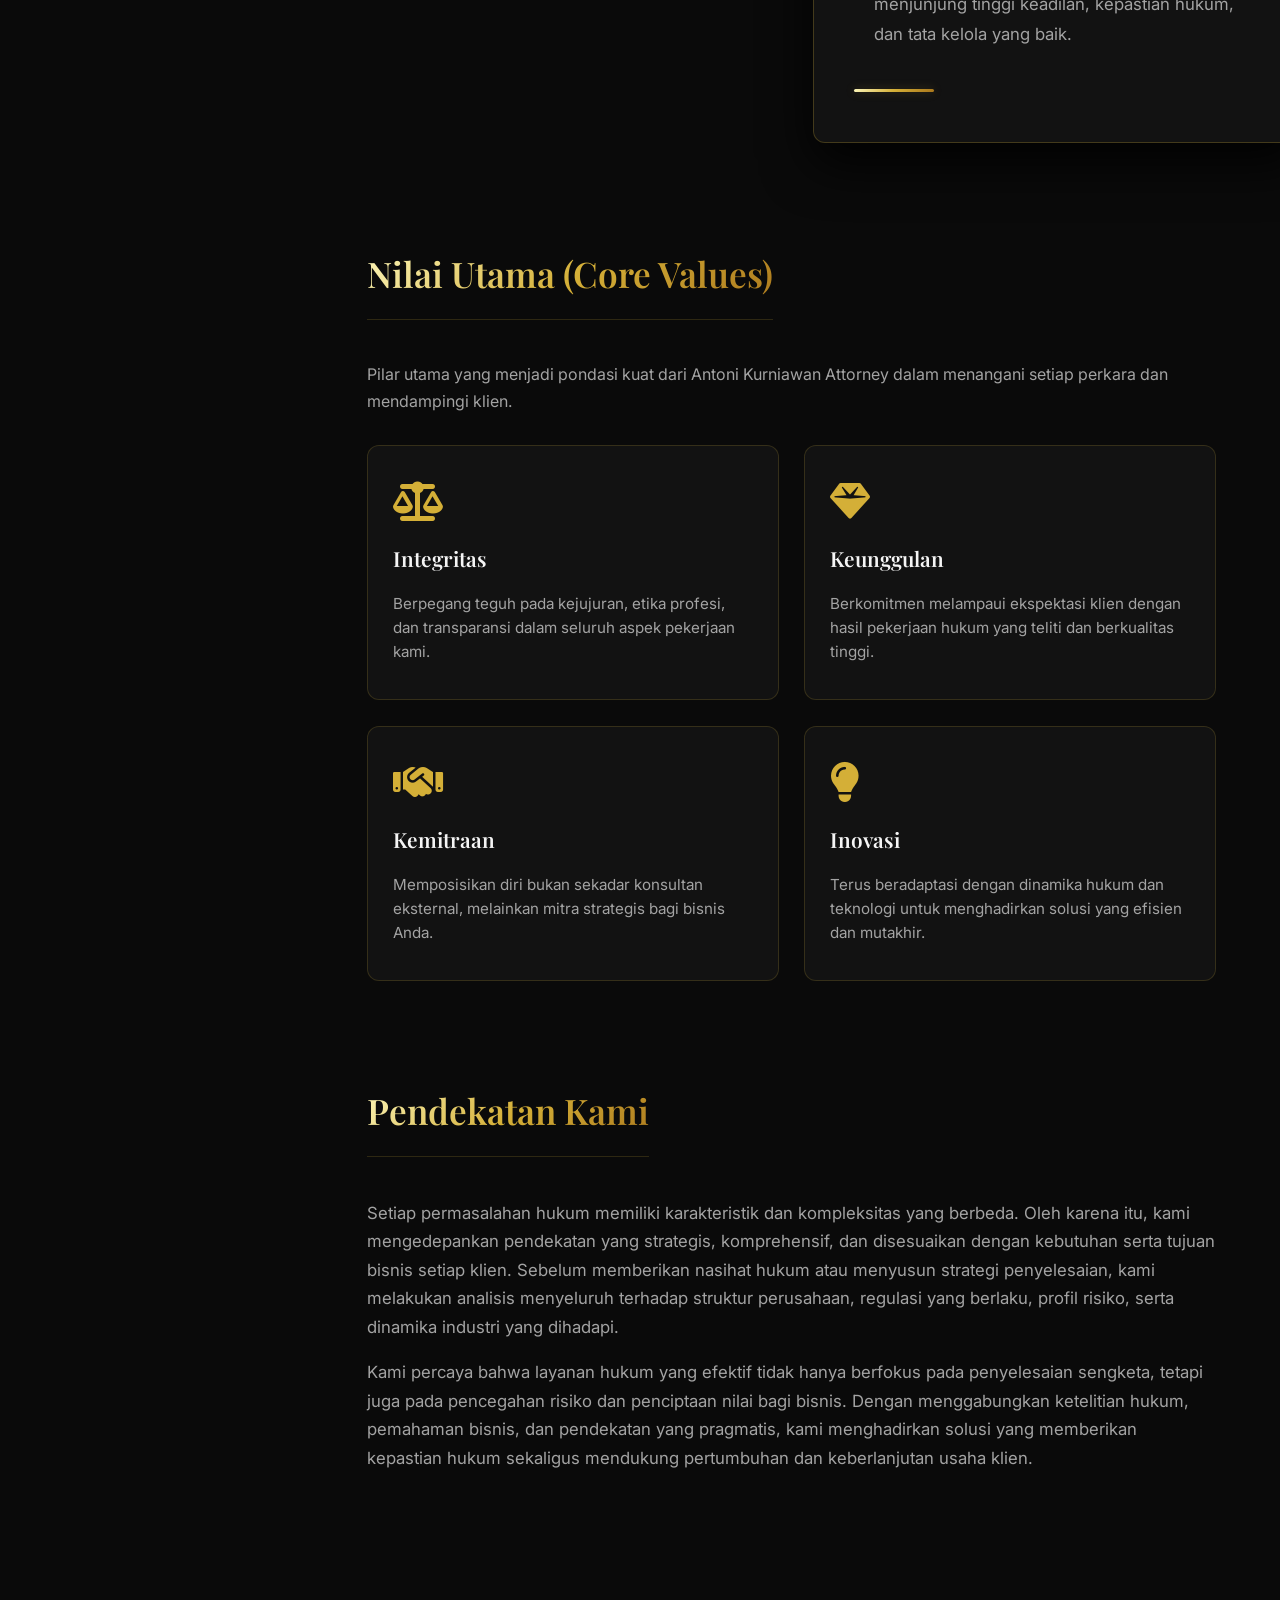
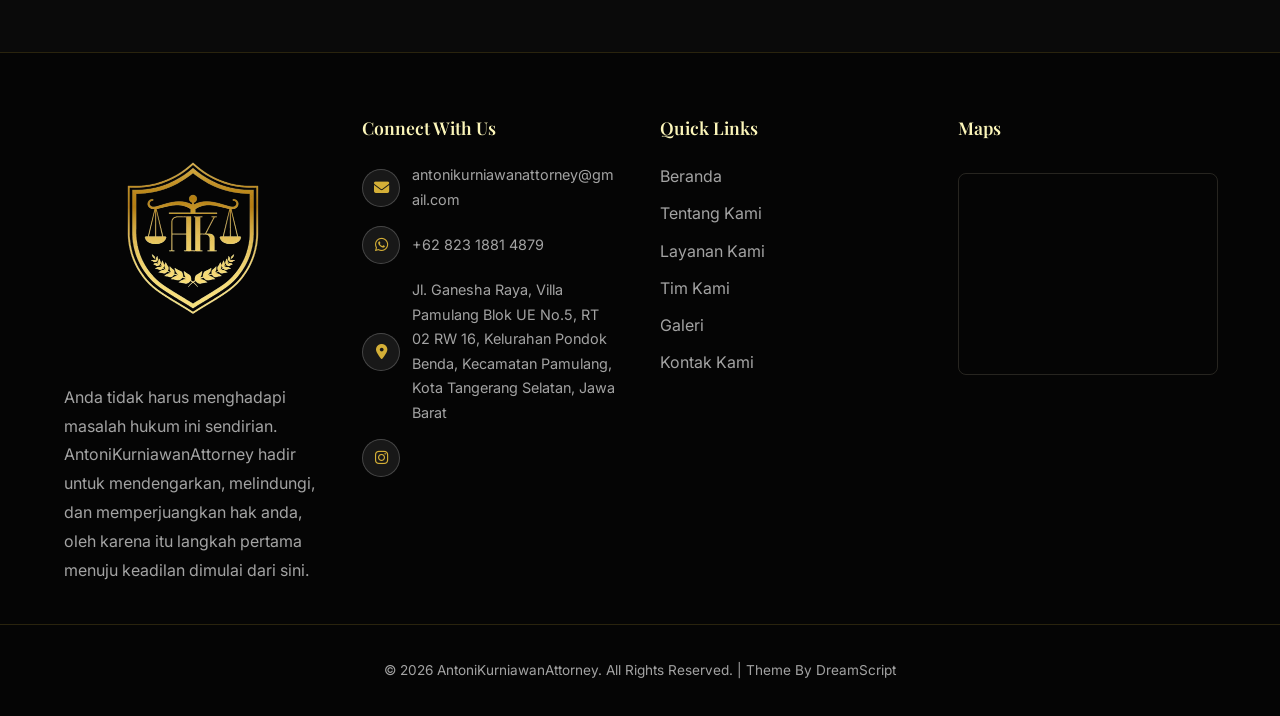
==== commit 91cf42c5: "Update about.html" ====
--- a/about.html
+++ b/about.html
@@ -1232,7 +1232,7 @@
 
                     <a href="https://www.instagram.com/attorneyantonkurniawan/" target="_blank" rel="noopener noreferrer" class="footer-contact-item">
                         <i class="fab fa-instagram"></i>
-                        <span>@attorneyantonkurniawan</span>
+                        <span></span>
                     </a>
                 </div>
             </div>
@@ -1353,4 +1353,4 @@
     </script>
 </body>
 
-</html>+</html>
